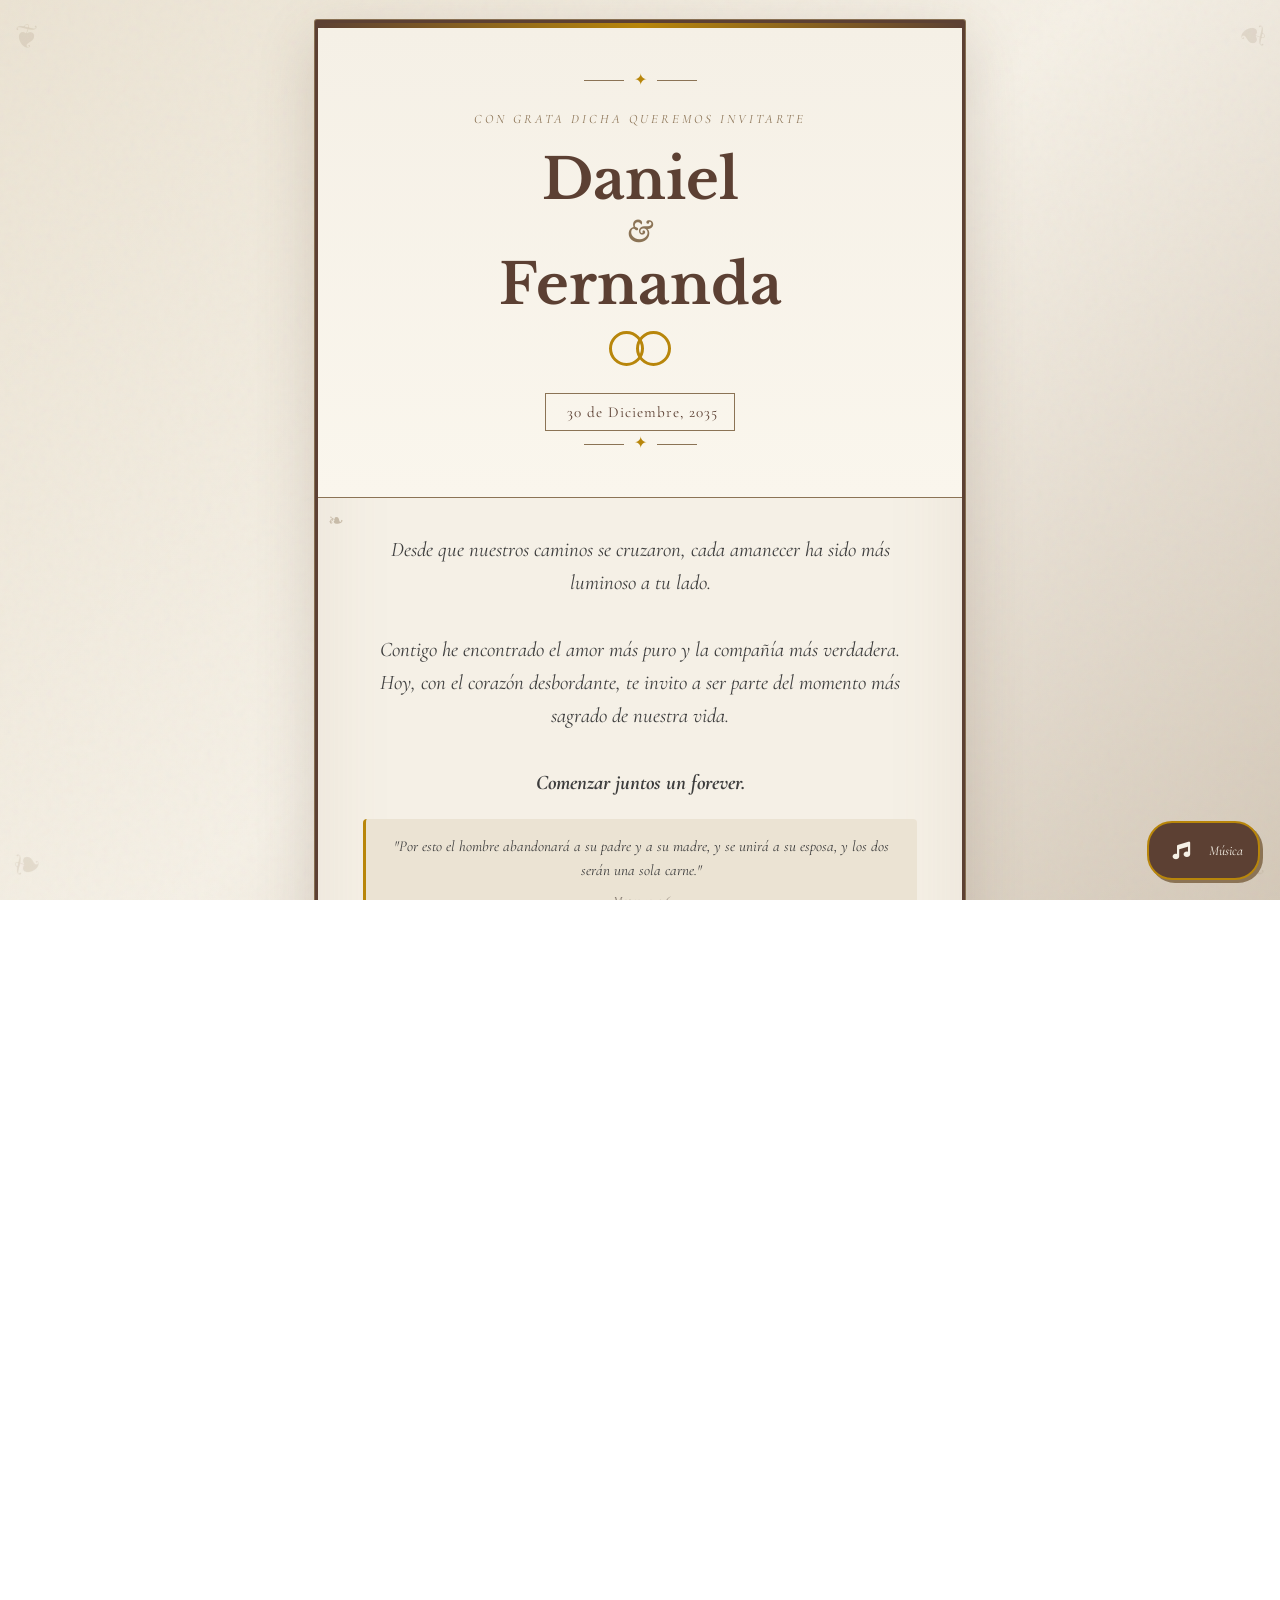
==== index.html @ 988afcc5 "Fix: eliminar CSS huérfano que aparecía como texto" ====
<!DOCTYPE html>
<!-- Boda Daniel & Fernanda - 15 Junio 2026 v6 - Con música -->
<html lang="es">
<head>
    <meta charset="UTF-8">
    <meta name="viewport" content="width=device-width, initial-scale=1.0">
    <title>Boda Daniel & Fernanda - 30 de Diciembre 2035</title>
    <link href="https://fonts.googleapis.com/css2?family=Libre+Baskerville:ital,wght@0,400;0,700;1,400&family=Cormorant+Garamond:ital,wght@0,400;0,500;1,400&display=swap" rel="stylesheet">
    <link rel="stylesheet" href="https://cdnjs.cloudflare.com/ajax/libs/font-awesome/6.4.0/css/all.min.css">
    <!-- Modular CSS -->
    <link rel="stylesheet" href="css/main.css">
</head>
<body>
</head>
<body>
    <span class="corner-decor top-left">❦</span>
    <span class="corner-decor top-right">❦</span>
    <span class="corner-decor bottom-left">❦</span>
    <span class="corner-decor bottom-right">❦</span>

    <div class="main-container">
        <!-- MAIN MENU -->
        <section class="invitation-section">
            <div class="invitation-card">
                <div class="card-header"></div>

                <div class="hero-section">
                    <div class="ornament-line">
                        <span class="ornament-icon">✦</span>
                    </div>
                    
                    <p class="invite-text">Con grata dicha queremos invitarte</p>
                    
                    <h1 class="couple-names">
                        Daniel
                        <span class="ampersand">&</span>
                        Fernanda
                    </h1>
                    
                    <!-- Decorative Rings -->
                    <div class="rings-decoration">
                        <div class="ring"></div>
                        <div class="ring"></div>
                    </div>
                    
                    <div class="wedding-date-display">
                        <i class="fas fa-rings-wedding"></i> 30 de Diciembre, 2035
                    </div>
                    
                    <div class="ornament-line">
                        <span class="ornament-icon">✦</span>
                    </div>
                </div>

                <div class="love-message">
                    <p>
                        Desde que nuestros caminos se cruzaron, 
                        cada amanecer ha sido más luminoso a tu lado.
                        <br><br>
                        Contigo he encontrado el amor más puro y la compañía más verdadera.
                        Hoy, con el corazón desbordante, te invito a ser parte 
                        del momento más sagrado de nuestra vida.
                        <br><br>
                        <strong>Comenzar juntos un forever.</strong>
                    </p>
                    
                    <div style="margin-top: 20px; padding: 15px; background: var(--vintage-paper); border-radius: 4px; font-style: italic; border-left: 3px solid var(--vintage-gold);">
                        <p style="margin-bottom: 8px; font-size: 0.95rem;">"Por esto el hombre abandonará a su padre y a su madre, y se unirá a su esposa, y los dos serán una sola carne."</p>
                        <p style="font-size: 0.8rem; color: var(--text-light);">Mateo 19:5-6</p>
                    </div>
                    
                    <div class="signature">
                        Con todo nuestro amor
                    </div>
                </div>

                <div class="details-section">
                    <h2 class="section-title">La Ceremonia</h2>
                    <div class="date-highlight">
                        <div class="date-label">Lunes</div>
                        <div class="date-main">30 de Diciembre, 2035</div>
                        <div class="time">A las 16:00 horas</div>
                    </div>
                </div>

                <div class="location-section">
                    <h2 class="section-title">Ubicación</h2>
                    <div class="location-card">
                        <div class="location-name">
                            <i class="fas fa-church"></i> Colico Norte
                        </div>
                        <div class="location-address">
                            Lugar donde será la ceremonia y la recepción
                        </div>
                    </div>
                    <a href="https://maps.app.goo.gl/NJUSuXJGaBo4QSuA7" target="_blank" class="map-button">
                        <i class="fas fa-map-marker-alt"></i> Ver ubicación
                    </a>
                </div>

                <!-- Divisor decorativo -->
                <div class="section-divider">
                    <span>❦</span>
                </div>

                <!-- Cuenta Regresiva -->
                <div class="countdown-section">
                    <h2 class="section-title" style="font-size: 1.2rem;">Faltan</h2>
                    <div class="countdown">
                        <div class="countdown-item">
                            <span class="countdown-number" id="days">0</span>
                            <span class="countdown-label">Días</span>
                        </div>
                        <div class="countdown-item">
                            <span class="countdown-number" id="hours">0</span>
                            <span class="countdown-label">Horas</span>
                        </div>
                        <div class="countdown-item">
                            <span class="countdown-number" id="minutes">0</span>
                            <span class="countdown-label">Minutos</span>
                        </div>
                        <div class="countdown-item">
                            <span class="countdown-number" id="seconds">0</span>
                            <span class="countdown-label">Segundos</span>
                        </div>
                    </div>
                </div>

                <!-- Divisor decorativo -->
                <div class="section-divider">
                    <span>❦</span>
                </div>

                <!-- Código de Vestimenta -->
                <div class="dress-code">
                    <div class="dress-code-title">
                        <i class="fas fa-tshirt"></i> Código de Vestimenta
                    </div>
                    <div class="dress-code-text">
                        Traje formal. Se solicita no usar color blanco para no opacar a la novia.
                    </div>
                </div>

                <!-- Divisor decorativo -->
                <div class="section-divider">
                    <span>❦</span>
                </div>

                <!-- Botones secundarios en modales -->
                <div class="main-menu">
                    <button class="menu-btn" onclick="openModal('modal-regalos')">
                        <i class="fas fa-gift"></i> Regalos
                    </button>
                    <button class="menu-btn" onclick="openModal('modal-cancion')">
                        <i class="fas fa-music"></i> Sugerir Canción
                    </button>
                    <button class="menu-btn" onclick="openModal('modal-confirmar')">
                        <i class="fab fa-whatsapp"></i> Confirmar Asistencia
                    </button>
                </div>
            </div>
        </section>

        <!-- MODALES -->
        
        <!-- Modal Fotos -->
        <div class="modal-overlay" id="modal-fotos">
            <div class="modal-content">
                <button class="modal-close" onclick="closeModal('modal-fotos')">&times;</button>
                <div class="modal-body">
                    <h2><i class="fas fa-camera-retro"></i> Comparte tus Recuerdos</h2>
                    <p>¡Comparte las fotos que tomes en nuestra boda!</p>
                    <button class="btn-camera" onclick="document.getElementById('photoInput').click()" style="margin-top: 15px;">
                        <i class="fas fa-camera"></i> Subir Fotos
                    </button>
                    <input type="file" id="photoInput" accept="image/*" multiple onchange="handlePhotoUpload(event)" style="display: none;">
                    <div class="photos-grid" id="photosGrid" style="margin-top: 20px; display: grid; grid-template-columns: repeat(3, 1fr); gap: 10px;">
                        <div class="photo-item empty"><i class="fas fa-images"></i></div>
                        <div class="photo-item empty"><i class="fas fa-images"></i></div>
                        <div class="photo-item empty"><i class="fas fa-images"></i></div>
                    </div>
                </div>
            </div>
        </div>

        <!-- Modal Regalos -->
        <div class="modal-overlay" id="modal-regalos">
            <div class="modal-content">
                <button class="modal-close" onclick="closeModal('modal-regalos')">&times;</button>
                <div class="modal-body">
                    <h2><i class="fas fa-gift"></i> Regalos</h2>
                    <p>Tu presencia en nuestro día es el mejor regalo. Si deseas obsequiarnos un detalle, puedes hacerlo:</p>
                    
                    <div class="gift-option" style="margin: 15px 0;">
                        <i class="fas fa-envelope-open-text"></i>
                        <span>Sobre de regalo el día de la boda</span>
                    </div>
                    
                    <p>O mediante transferencia:</p>
                    <div class="gift-info" style="margin-top: 15px; padding: 15px; background: var(--vintage-paper); border-radius: 4px;">
                        <p><strong>Nombre:</strong> Daniel Alonso Ceballos Troncoso</p>
                        <p><strong>RUT:</strong> 21.775.516-6</p>
                        <p><strong>Banco:</strong> Banco Estado</p>
                        <p><strong>Tipo:</strong> Cuenta Vista</p>
                    </div>
                </div>
            </div>
        </div>

        <!-- Modal Canción -->
        <div class="modal-overlay" id="modal-cancion">
            <div class="modal-content">
                <button class="modal-close" onclick="closeModal('modal-cancion')">&times;</button>
                <div class="modal-body">
                    <h2><i class="fas fa-music"></i> ¿Qué canción no puede faltar?</h2>
                    <p>Ayúdanos a crear la playlist perfecta para nuestra fiesta. ¡Dinos qué canción crees que no puede faltar!</p>
                    <input type="text" id="songSuggestion2" placeholder="Escribe el nombre de la canción y el artista" 
                           style="width: 100%; padding: 10px; border: 1px solid var(--vintage-sepia); border-radius: 4px; font-family: 'Cormorant Garamond', serif; font-size: 1rem; margin-top: 15px;">
                    <button onclick="sendSongSuggestion2()" style="margin-top: 10px; padding: 10px 20px; background: var(--vintage-brown); color: var(--vintage-cream); border: none; border-radius: 4px; cursor: pointer; font-family: 'Cormorant Garamond', serif;">
                        <i class="fas fa-paper-plane"></i> Enviar sugerencia
                    </button>
                </div>
            </div>
        </div>

        <!-- Modal Confirmar -->
        <div class="modal-overlay" id="modal-confirmar">
            <div class="modal-content">
                <button class="modal-close" onclick="closeModal('modal-confirmar')">&times;</button>
                <div class="modal-body">
                    <h2><i class="fab fa-whatsapp"></i> Confirmación</h2>
                    <p>Tu presencia es muy importante para nosotros.<br>Por favor, confirmarnos antes del 15 de Diciembre de 2035</p>
                    
                    <div style="display: flex; flex-direction: column; gap: 10px; margin-top: 20px;">
                        <a href="https://wa.me/56966529597?text=Hola,%20confirmo%20mi%20asistencia%20al%20gran%20día%20de%20Daniel%20y%20Fernanda" class="rsvp-btn primary" target="_blank" style="display: inline-block; text-decoration: none;">
                            <i class="fab fa-whatsapp"></i> ¡Confirmar con mucho cariño!
                        </a>
                        <a href="https://wa.me/56966529597?text=Hola,%20lamentablemente%20no%20podré%20asistir%20a%20la%20boda%20de%20Daniel%20y%20Fernanda" class="rsvp-btn" target="_blank" style="display: inline-block; text-decoration: none;">
                            <i class="fas fa-times"></i> No podré asistir
                        </a>
                    </div>
                    
                    <div style="margin-top: 20px; font-size: 0.85rem; color: var(--text-light);">
                        <i class="fab fa-whatsapp"></i> +56 9 6652 9597<br>
                        <i class="fas fa-envelope"></i> danict090@gmail.com
                    </div>
                </div>
            </div>
        </div>

        <!-- INVITATION SECTION (Hidden - keeping for reference) -->
        <!-- REMOVED FOR NEW MODAL DESIGN -->
                    </div>
                </div>

                <div class="love-message">
                    <p>
                        Desde que nuestros caminos se cruzaron, 
                        cada amanecer ha sido más luminoso a tu lado.
                        <br><br>
                        Contigo he encontrado el amor más puro y la compañía más verdadera.
                        Hoy, con el corazón desbordante, te invito a ser parte 
                        del momento más sagrado de nuestra vida.
                        <br><br>
                        <strong>Comenzar juntos un forever.</strong>
                    </p>
                    <div class="signature">
                        Con todo nuestro amor
                    </div>
                </div>

                <div class="footer">
                    <p class="footer-text">
                        "El amor es la fuerza más noble del universo.<br>
                        Dos almas que se encuentran no es casualidad, es destino."
                    </p>
                    <div class="hashtag">#DanielYFernanda2035</div>
                </div>
            </div>
        </section>
        
        <!-- Music Player -->
        <div class="music-player" id="musicPlayer" onclick="toggleMusic()">
            <button class="music-btn" id="musicBtn">
                <i class="fas fa-music" id="musicIcon"></i>
            </button>
            <span class="music-label" id="musicLabel">Música</span>
        </div>
        
        <!-- Audio Element - REPLACE THE SRC WITH YOUR MUSIC URL -->
        <!-- Example: src="YOUR_MUSIC_FILE.mp3" -->
        <audio id="backgroundMusic" preload="auto">
            <source src="media/musica-boda.mp3" type="audio/mpeg">
        </audio>

        <!-- PHOTOS SECTION -->
        <section class="photos-section">
            <div class="photos-header">
                <h2 class="photos-title">
                    <i class="fas fa-camera-retro"></i> Comparte tus Recuerdos
                </h2>
                <button class="btn-camera" id="uploadBtn" onclick="document.getElementById('photoInput').click()">
                    <i class="fas fa-camera"></i> Subir Fotos
                </button>
                <input type="file" id="photoInput" accept="image/*" multiple onchange="handlePhotoUpload(event)">
            </div>
            
            <div class="photos-grid" id="photosGrid">
                <div class="photo-item empty">
                    <i class="fas fa-images"></i>
                </div>
                <div class="photo-item empty">
                    <i class="fas fa-images"></i>
                </div>
                <div class="photo-item empty">
                    <i class="fas fa-images"></i>
                </div>
            </div>
            
            <p class="empty-message" id="emptyMessage">
                ¡Comparte las fotos que tomes en nuestra boda! 📸<br>
                Haz clic en "Subir Fotos" para comenzar.
            </p>
        </section>
    </div>

    <!-- Loading Overlay -->
    <div class="loading-overlay" id="loadingOverlay">
        <div class="spinner"></div>
        <p class="loading-text">Subiendo foto...</p>
    </div>

    <!-- Toast -->
    <div class="toast" id="toast"></div>

    <!-- Photo Modal -->
    <div class="photo-modal" id="photoModal" onclick="closePhotoModal()">
        <button class="close-photo-modal" onclick="event.stopPropagation(); closePhotoModal()">
            <i class="fas fa-times"></i>
        </button>
        <img id="modalImage" src="" alt="Foto ampliada">
    </div>

    <script>
        // ====== MUSIC PLAYER ======
        let isMusicPlaying = false;
        const music = document.getElementById('backgroundMusic');
        const musicPlayer = document.getElementById('musicPlayer');
        const musicIcon = document.getElementById('musicIcon');
        
        // Set volume
        if (music) {
            music.volume = 0.4;
            
            // Add error handling
            music.addEventListener('error', function(e) {
                console.log('Music load error:', music.error);
                showToast('Error al cargar música', 'error');
            });
            
            // Add canplay event
            music.addEventListener('canplay', function() {
                console.log('Music can play now');
            });
        }
        
        function toggleMusic() {
            if (!music) {
                showToast('Error: reproductor no encontrado', 'error');
                return;
            }
            
            if (isMusicPlaying) {
                music.pause();
                musicIcon.className = 'fas fa-music';
                musicPlayer.classList.remove('playing');
                isMusicPlaying = false;
            } else {
                const playPromise = music.play();
                if (playPromise !== undefined) {
                    playPromise.then(() => {
                        musicIcon.className = 'fas fa-pause';
                        musicPlayer.classList.add('playing');
                        isMusicPlaying = true;
                    }).catch(error => {
                        console.log('Error playing music:', error);
                        showToast('Toca para reproducir música', 'info');
                    });
                }
            }
        }
        
        // Handle music ending (for looping)
        if (music) {
            music.addEventListener('ended', function() {
                music.play();
            });
        }

        // ====== PHOTOS - Using Local Storage ======
        // To enable cloud storage, add Supabase library and configure
        
        // Photo handling
        let photos = [];
        let isUploading = false;

        // Send song suggestion via WhatsApp
        function sendSongSuggestion() {
            const song = document.getElementById('songSuggestion').value.trim();
            if (!song) {
                showToast('Por favor, escribe una canción', 'error');
                return;
            }
            const message = encodeURIComponent('Sugerencia de canción para la boda: ' + song);
            window.open('https://wa.me/56966529597?text=' + message, '_blank');
        }

        // Send song suggestion from modal
        function sendSongSuggestion2() {
            const song = document.getElementById('songSuggestion2').value.trim();
            if (!song) {
                showToast('Por favor, escribe una canción', 'error');
                return;
            }
            const message = encodeURIComponent('Sugerencia de canción para la boda: ' + song);
            window.open('https://wa.me/56966529597?text=' + message, '_blank');
            document.getElementById('songSuggestion2').value = '';
            showToast('¡Gracias por tu sugerencia!', 'success');
        }

        // Modal functions
        function openModal(modalId) {
            document.getElementById(modalId).classList.add('active');
            document.body.style.overflow = 'hidden';
        }

        function closeModal(modalId) {
            document.getElementById(modalId).classList.remove('active');
            document.body.style.overflow = '';
        }

        // Close modal when clicking outside
        document.querySelectorAll('.modal-overlay').forEach(modal => {
            modal.addEventListener('click', function(e) {
                if (e.target === this) {
                    this.classList.remove('active');
                    document.body.style.overflow = '';
                }
            });
        });

        // Close modal with Escape key
        document.addEventListener('keydown', function(e) {
            if (e.key === 'Escape') {
                document.querySelectorAll('.modal-overlay.active').forEach(modal => {
                    modal.classList.remove('active');
                    document.body.style.overflow = '';
                });
            }
        });

        // Countdown Timer
        const weddingDate = new Date('December 30, 2035 16:00:00').getTime();
        
        function updateCountdown() {
            const now = new Date().getTime();
            const distance = weddingDate - now;
            
            if (distance < 0) {
                document.querySelector('.countdown').innerHTML = '<p style="font-family: Cormorant Garamond, serif; font-size: 1.2rem; color: var(--vintage-brown);">¡Es el día de la boda!</p>';
                return;
            }
            
            const days = Math.floor(distance / (1000 * 60 * 60 * 24));
            const hours = Math.floor((distance % (1000 * 60 * 60 * 24)) / (1000 * 60 * 60));
            const minutes = Math.floor((distance % (1000 * 60 * 60)) / (1000 * 60));
            const seconds = Math.floor((distance % (1000 * 60)) / 1000);
            
            document.getElementById('days').textContent = days;
            document.getElementById('hours').textContent = hours;
            document.getElementById('minutes').textContent = minutes;
            document.getElementById('seconds').textContent = seconds;
        }
        
        setInterval(updateCountdown, 1000);
        updateCountdown();

        // Show toast notification
        function showToast(message, type = 'info') {
            const toast = document.getElementById('toast');
            toast.textContent = message;
            toast.className = 'toast ' + type;
            
            setTimeout(() => toast.classList.add('show'), 10);
            setTimeout(() => toast.classList.remove('show'), 3000);
        }

        // Show/hide loading
        function showLoading(message = 'Subiendo foto...') {
            const overlay = document.getElementById('loadingOverlay');
            overlay.querySelector('.loading-text').textContent = message;
            overlay.classList.add('active');
        }

        function hideLoading() {
            document.getElementById('loadingOverlay').classList.remove('active');
        }

        // Load photos from localStorage
        async function loadPhotos() {
            try {
                const saved = localStorage.getItem('bodaPhotos');
                if (saved) {
                    photos = JSON.parse(saved);
                }
            } catch (err) {
                console.log('Error:', err);
                const saved = localStorage.getItem('bodaPhotos');
                if (saved) photos = JSON.parse(saved);
            }
            
            renderPhotos();
        }

        // Save to localStorage as backup
        function savePhotosLocal() {
            localStorage.setItem('bodaPhotos', JSON.stringify(photos));
        }

        // Handle photo upload - local storage only
        async function handlePhotoUpload(event) {
            if (isUploading) return;
            
            const files = event.target.files;
            if (!files || files.length === 0) return;

            isUploading = true;
            document.getElementById('uploadBtn').disabled = true;

            try {
                for (const file of Array.from(files)) {
                    if (file.type.startsWith('image/')) {
                        const reader = new FileReader();
                        
                        await new Promise((resolve, reject) => {
                            reader.onload = (e) => {
                                photos.unshift({
                                    id: Date.now() + Math.random(),
                                    image: e.target.result,
                                    time: new Date().toLocaleDateString('es-CL')
                                });
                                localStorage.setItem('bodaPhotos', JSON.stringify(photos));
                                resolve();
                            };
                            reader.onerror = reject;
                            reader.readAsDataURL(file);
                        });
                    }
                }
                showToast('¡Foto guardada!', 'success');
                renderPhotos();
            } catch (err) {
                console.error('Error:', err);
                showToast('Error al procesar la foto', 'error');
            } finally {
                isUploading = false;
                document.getElementById('uploadBtn').disabled = false;
                event.target.value = '';
            }
        }

        // Render photos
        function renderPhotos() {
            const grid = document.getElementById('photosGrid');
            const emptyMsg = document.getElementById('emptyMessage');
            
            if (photos.length === 0) {
                grid.innerHTML = `
                    <div class="photo-item empty"><i class="fas fa-images"></i></div>
                    <div class="photo-item empty"><i class="fas fa-images"></i></div>
                    <div class="photo-item empty"><i class="fas fa-images"></i></div>
                `;
                emptyMsg.style.display = 'block';
                return;
            }
            
            emptyMsg.style.display = 'none';
            grid.innerHTML = '';
            
            photos.forEach(photo => {
                const item = document.createElement('div');
                item.className = 'photo-item';
                item.innerHTML = `<img src="${photo.image}" alt="Recuerdo" onerror="this.src='data:image/svg+xml,%3Csvg xmlns=%22http://www.w3.org/2000/svg%22 viewBox=%220 0 100 100%22%3E%3Crect fill=%22%23ebe3d3%22 width=%22100%22 height=%22100%22/%3E%3Ctext x=%2250%22 y=%2250%22 text-anchor=%22middle%22 dy=%22.3em%22 fill=%22%238b7355%22%3E📷%3C/text%3E%3C/svg%3E'">`;
                item.onclick = () => viewPhoto(photo.image);
                grid.appendChild(item);
            });
        }

        // View photo full screen
        function viewPhoto(imageSrc) {
            const modal = document.getElementById('photoModal');
            const img = document.getElementById('modalImage');
            img.src = imageSrc;
            modal.classList.add('active');
            document.body.style.overflow = 'hidden';
        }

        // Close photo modal
        function closePhotoModal() {
            const modal = document.getElementById('photoModal');
            modal.classList.remove('active');
            document.body.style.overflow = '';
        }

        // Close on escape
        document.addEventListener('keydown', (e) => {
            if (e.key === 'Escape') {
                closePhotoModal();
            }
        });

        // Initialize
        document.addEventListener('DOMContentLoaded', async () => {
            await loadPhotos();
        });

        // Make functions globally accessible for HTML events
        window.handlePhotoUpload = handlePhotoUpload;
        window.viewPhoto = viewPhoto;
        window.closePhotoModal = closePhotoModal;
    </script>
</body>
</html>
---- css/main.css ----
/* Main CSS - Wedding Invitation */
/* This file imports all modular CSS files */

/* 1. Variables and Theme */
@import url('variables.css');

/* 2. Base Styles */
@import url('base.css');

/* 3. Components */
@import url('components.css');

/* 4. Layout */
@import url('layout.css');

/* 5. Animations */
@import url('animations.css');

/* 6. Responsive */
@import url('responsive.css');

/* Modal Styles (inline for now) */
.modal-overlay {
    display: none;
    position: fixed;
    top: 0;
    left: 0;
    width: 100%;
    height: 100%;
    background: rgba(0, 0, 0, 0.7);
    z-index: 1000;
    justify-content: center;
    align-items: center;
    padding: 20px;
}

.modal-overlay.active {
    display: flex;
}

.modal-content {
    background: var(--vintage-cream);
    border-radius: 8px;
    max-width: 500px;
    width: 100%;
    max-height: 85vh;
    overflow-y: auto;
    position: relative;
    box-shadow: 0 10px 40px rgba(0, 0, 0, 0.3);
}

.modal-close {
    position: absolute;
    top: 15px;
    right: 15px;
    background: none;
    border: none;
    font-size: 1.5rem;
    color: var(--vintage-brown);
    cursor: pointer;
    z-index: 10;
    padding: 5px 10px;
}

.modal-close:hover {
    color: var(--vintage-red);
}

.modal-body {
    padding: 30px 25px;
    text-align: center;
}

.modal-body h2 {
    font-family: 'Libre Baskerville', serif;
    color: var(--vintage-brown);
    font-size: 1.5rem;
    margin-bottom: 15px;
}

.modal-body p {
    font-family: 'Cormorant Garamond', serif;
    font-size: 1.1rem;
    color: var(--text-dark);
    line-height: 1.6;
    margin-bottom: 15px;
}

/* Main Menu Buttons */
.main-menu {
    display: flex;
    flex-direction: column;
    gap: 12px;
    padding: 20px;
    max-width: 320px;
    margin: 0 auto;
}

.menu-btn {
    display: flex;
    align-items: center;
    justify-content: center;
    gap: 10px;
    padding: 15px 20px;
    background: var(--vintage-brown);
    color: var(--vintage-cream);
    border: 2px solid var(--vintage-sepia);
    border-radius: 6px;
    font-family: 'Cormorant Garamond', serif;
    font-size: 1.1rem;
    cursor: pointer;
    transition: all 0.3s ease;
    box-shadow: 3px 3px 0 rgba(92, 64, 51, 0.3);
    animation: fadeIn 0.5s ease both;
}

.menu-btn:nth-child(1) { animation-delay: 1.7s; }
.menu-btn:nth-child(2) { animation-delay: 1.8s; }
.menu-btn:nth-child(3) { animation-delay: 1.9s; }

.menu-btn:hover {
    background: var(--vintage-sepia);
    transform: translateY(-2px);
    box-shadow: 4px 4px 0 rgba(92, 64, 51, 0.4);
}

.menu-btn:active {
    transform: translateY(0);
    box-shadow: 2px 2px 0 rgba(92, 64, 51, 0.3);
}

.menu-btn i {
    font-size: 1.2rem;
}

/* Music Player */
.music-player {
    position: fixed;
    bottom: 20px;
    right: 20px;
    display: flex;
    align-items: center;
    gap: 10px;
    z-index: 1000;
    background: var(--vintage-brown);
    padding: 10px 15px;
    border-radius: 25px;
    box-shadow: 3px 3px 0 var(--vintage-sepia);
    border: 2px solid var(--vintage-gold);
    cursor: pointer;
    transition: all 0.3s ease;
}

.music-player:hover {
    transform: scale(1.05);
}

.music-player.playing {
    background: var(--vintage-gold);
}

.music-player.playing .music-btn {
    color: var(--vintage-brown);
}

.music-player.playing .music-label {
    color: var(--vintage-brown);
}

.music-btn {
    width: 35px;
    height: 35px;
    border: none;
    border-radius: 50%;
    background: transparent;
    color: var(--vintage-cream);
    font-size: 1.1rem;
    cursor: pointer;
    display: flex;
    align-items: center;
    justify-content: center;
    transition: all 0.3s ease;
}

.music-btn:hover {
    transform: scale(1.1);
}

.music-label {
    font-family: 'Cormorant Garamond', serif;
    font-size: 0.85rem;
    color: var(--vintage-cream);
    font-style: italic;
}

.music-player.playing .music-btn i {
    animation: musicPulse 2s ease-in-out infinite;
}
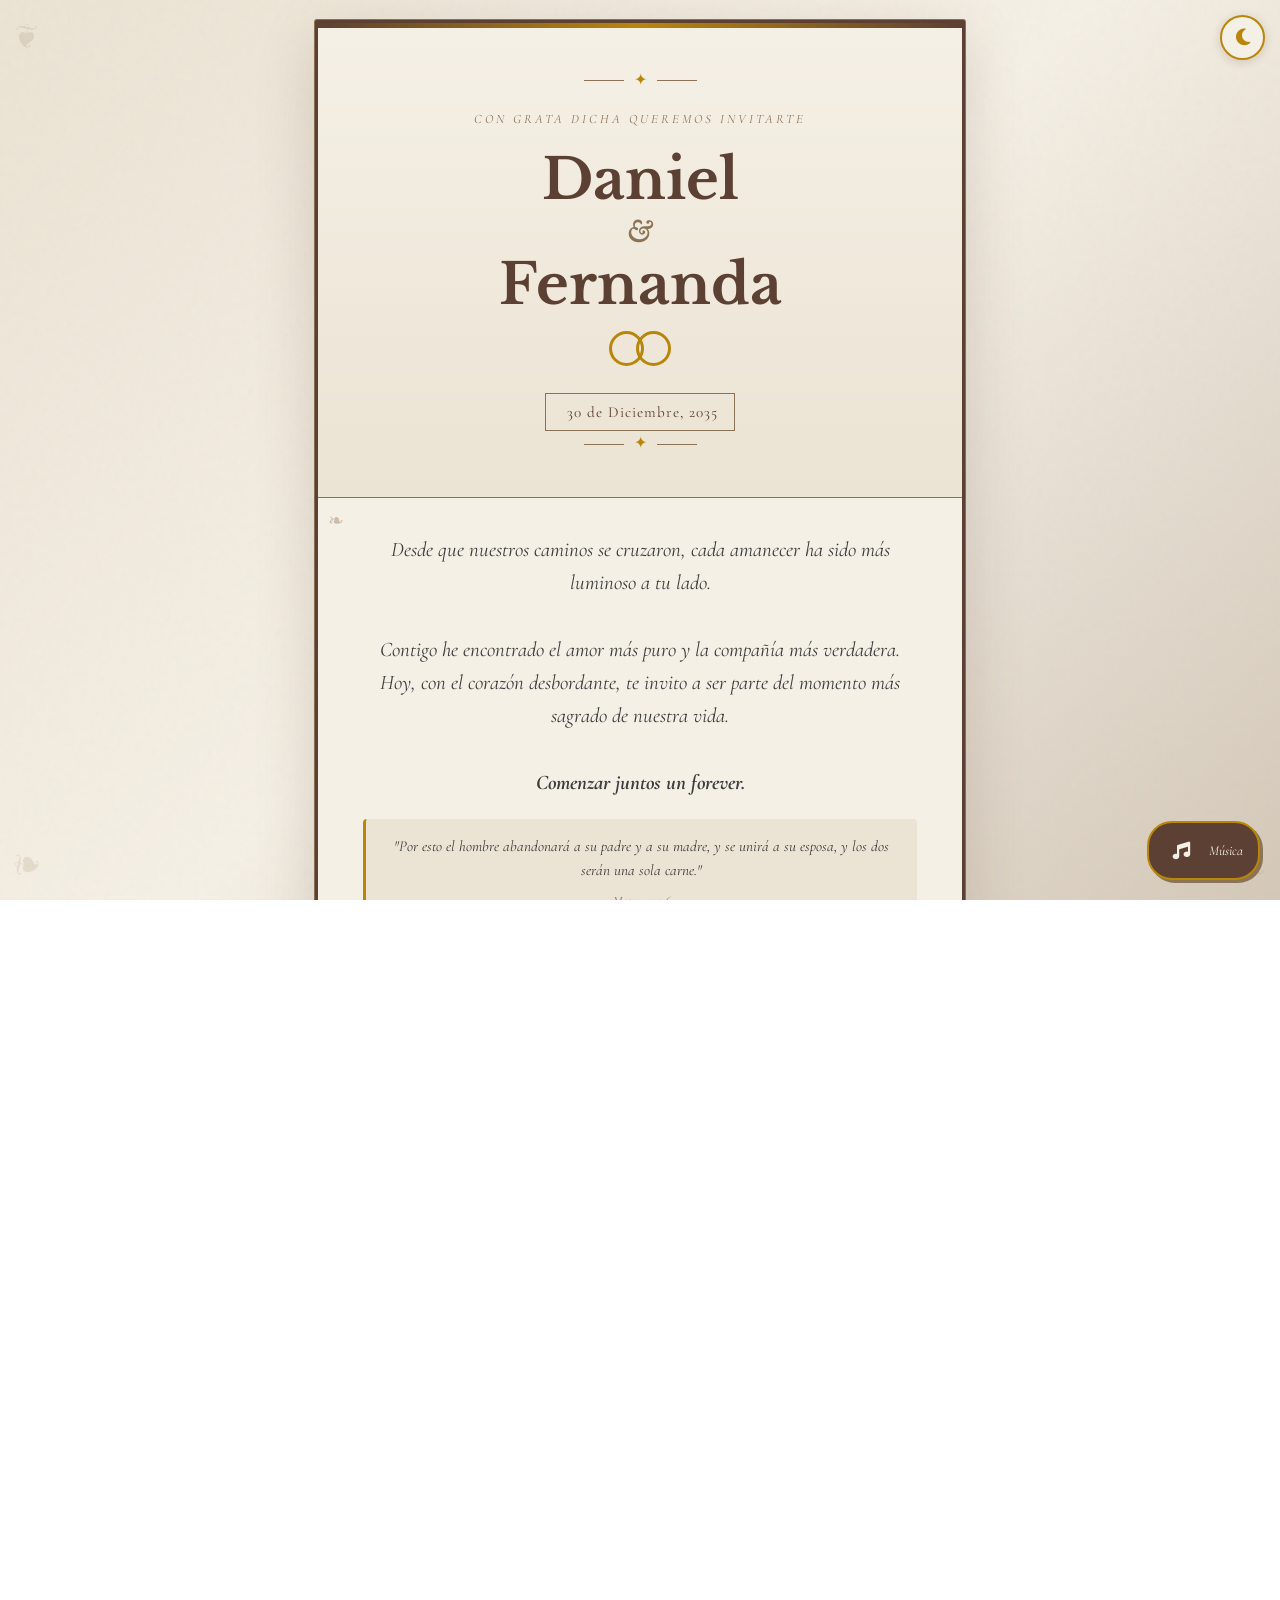
==== commit 93ec5ad6: "Corregir botones RSVP centrados" ====
--- a/index.html
+++ b/index.html
@@ -11,8 +11,12 @@
     <link rel="stylesheet" href="css/main.css">
 </head>
 <body>
-</head>
-<body>
+    <!-- Theme Toggle -->
+    <button class="theme-toggle" onclick="toggleTheme()" aria-label="Cambiar modo">
+        <i class="fas fa-moon"></i>
+        <i class="fas fa-sun"></i>
+    </button>
+
     <span class="corner-decor top-left">❦</span>
     <span class="corner-decor top-right">❦</span>
     <span class="corner-decor bottom-left">❦</span>
@@ -64,9 +68,9 @@
                         <strong>Comenzar juntos un forever.</strong>
                     </p>
                     
-                    <div style="margin-top: 20px; padding: 15px; background: var(--vintage-paper); border-radius: 4px; font-style: italic; border-left: 3px solid var(--vintage-gold);">
+                    <div style="margin-top: 20px; padding: 15px; background: var(--bg-section); border-radius: 4px; font-style: italic; border-left: 3px solid var(--vintage-gold);">
                         <p style="margin-bottom: 8px; font-size: 0.95rem;">"Por esto el hombre abandonará a su padre y a su madre, y se unirá a su esposa, y los dos serán una sola carne."</p>
-                        <p style="font-size: 0.8rem; color: var(--text-light);">Mateo 19:5-6</p>
+                        <p style="font-size: 0.8rem; color: var(--text-secondary);">Mateo 19:5-6</p>
                     </div>
                     
                     <div class="signature">
@@ -197,7 +201,7 @@
                     </div>
                     
                     <p>O mediante transferencia:</p>
-                    <div class="gift-info" style="margin-top: 15px; padding: 15px; background: var(--vintage-paper); border-radius: 4px;">
+                    <div class="gift-info" style="margin-top: 15px; padding: 15px; background: var(--bg-section); border-radius: 4px;">
                         <p><strong>Nombre:</strong> Daniel Alonso Ceballos Troncoso</p>
                         <p><strong>RUT:</strong> 21.775.516-6</p>
                         <p><strong>Banco:</strong> Banco Estado</p>
@@ -215,7 +219,7 @@
                     <h2><i class="fas fa-music"></i> ¿Qué canción no puede faltar?</h2>
                     <p>Ayúdanos a crear la playlist perfecta para nuestra fiesta. ¡Dinos qué canción crees que no puede faltar!</p>
                     <input type="text" id="songSuggestion2" placeholder="Escribe el nombre de la canción y el artista" 
-                           style="width: 100%; padding: 10px; border: 1px solid var(--vintage-sepia); border-radius: 4px; font-family: 'Cormorant Garamond', serif; font-size: 1rem; margin-top: 15px;">
+                           style="width: 100%; padding: 10px; border: 1px solid var(--vintage-sepia); border-radius: 4px; font-family: 'Cormorant Garamond', serif; font-size: 1rem; margin-top: 15px; background: var(--input-bg); color: var(--text-primary);">
                     <button onclick="sendSongSuggestion2()" style="margin-top: 10px; padding: 10px 20px; background: var(--vintage-brown); color: var(--vintage-cream); border: none; border-radius: 4px; cursor: pointer; font-family: 'Cormorant Garamond', serif;">
                         <i class="fas fa-paper-plane"></i> Enviar sugerencia
                     </button>
@@ -231,7 +235,7 @@
                     <h2><i class="fab fa-whatsapp"></i> Confirmación</h2>
                     <p>Tu presencia es muy importante para nosotros.<br>Por favor, confirmarnos antes del 15 de Diciembre de 2035</p>
                     
-                    <div style="display: flex; flex-direction: column; gap: 10px; margin-top: 20px;">
+                    <div style="display: flex; flex-direction: column; gap: 10px; margin-top: 20px; align-items: center;">
                         <a href="https://wa.me/56966529597?text=Hola,%20confirmo%20mi%20asistencia%20al%20gran%20día%20de%20Daniel%20y%20Fernanda" class="rsvp-btn primary" target="_blank" style="display: inline-block; text-decoration: none;">
                             <i class="fab fa-whatsapp"></i> ¡Confirmar con mucho cariño!
                         </a>
@@ -240,7 +244,7 @@
                         </a>
                     </div>
                     
-                    <div style="margin-top: 20px; font-size: 0.85rem; color: var(--text-light);">
+                    <div style="margin-top: 20px; font-size: 0.85rem; color: var(--text-secondary);">
                         <i class="fab fa-whatsapp"></i> +56 9 6652 9597<br>
                         <i class="fas fa-envelope"></i> danict090@gmail.com
                     </div>
@@ -342,6 +346,29 @@
     </div>
 
     <script>
+        // ====== THEME TOGGLE ======
+        function toggleTheme() {
+            const html = document.documentElement;
+            const currentTheme = html.getAttribute('data-theme');
+            const newTheme = currentTheme === 'dark' ? 'light' : 'dark';
+            
+            if (newTheme === 'dark') {
+                html.setAttribute('data-theme', 'dark');
+                localStorage.setItem('boda-theme', 'dark');
+            } else {
+                html.removeAttribute('data-theme');
+                localStorage.setItem('boda-theme', 'light');
+            }
+        }
+
+        // Load saved theme
+        (function() {
+            const savedTheme = localStorage.getItem('boda-theme');
+            if (savedTheme === 'dark') {
+                document.documentElement.setAttribute('data-theme', 'dark');
+            }
+        })();
+
         // ====== MUSIC PLAYER ======
         let isMusicPlaying = false;
         const music = document.getElementById('backgroundMusic');
--- a/css/main.css
+++ b/css/main.css
@@ -27,11 +27,12 @@
     left: 0;
     width: 100%;
     height: 100%;
-    background: rgba(0, 0, 0, 0.7);
+    background: var(--overlay-bg);
     z-index: 1000;
     justify-content: center;
     align-items: center;
     padding: 20px;
+    transition: background var(--transition-speed) ease;
 }
 
 .modal-overlay.active {
@@ -39,14 +40,15 @@
 }
 
 .modal-content {
-    background: var(--vintage-cream);
+    background: var(--bg-card);
     border-radius: 8px;
     max-width: 500px;
     width: 100%;
     max-height: 85vh;
     overflow-y: auto;
     position: relative;
-    box-shadow: 0 10px 40px rgba(0, 0, 0, 0.3);
+    box-shadow: 0 10px 40px var(--card-shadow);
+    transition: background var(--transition-speed) ease;
 }
 
 .modal-close {
@@ -60,6 +62,7 @@
     cursor: pointer;
     z-index: 10;
     padding: 5px 10px;
+    transition: color var(--transition-speed) ease;
 }
 
 .modal-close:hover {
@@ -81,7 +84,7 @@
 .modal-body p {
     font-family: 'Cormorant Garamond', serif;
     font-size: 1.1rem;
-    color: var(--text-dark);
+    color: var(--text-primary);
     line-height: 1.6;
     margin-bottom: 15px;
 }
@@ -109,8 +112,8 @@
     font-family: 'Cormorant Garamond', serif;
     font-size: 1.1rem;
     cursor: pointer;
-    transition: all 0.3s ease;
-    box-shadow: 3px 3px 0 rgba(92, 64, 51, 0.3);
+    transition: all var(--transition-speed) ease;
+    box-shadow: 3px 3px 0 var(--card-shadow);
     animation: fadeIn 0.5s ease both;
 }
 
@@ -121,12 +124,12 @@
 .menu-btn:hover {
     background: var(--vintage-sepia);
     transform: translateY(-2px);
-    box-shadow: 4px 4px 0 rgba(92, 64, 51, 0.4);
+    box-shadow: 4px 4px 0 var(--card-shadow);
 }
 
 .menu-btn:active {
     transform: translateY(0);
-    box-shadow: 2px 2px 0 rgba(92, 64, 51, 0.3);
+    box-shadow: 2px 2px 0 var(--card-shadow);
 }
 
 .menu-btn i {
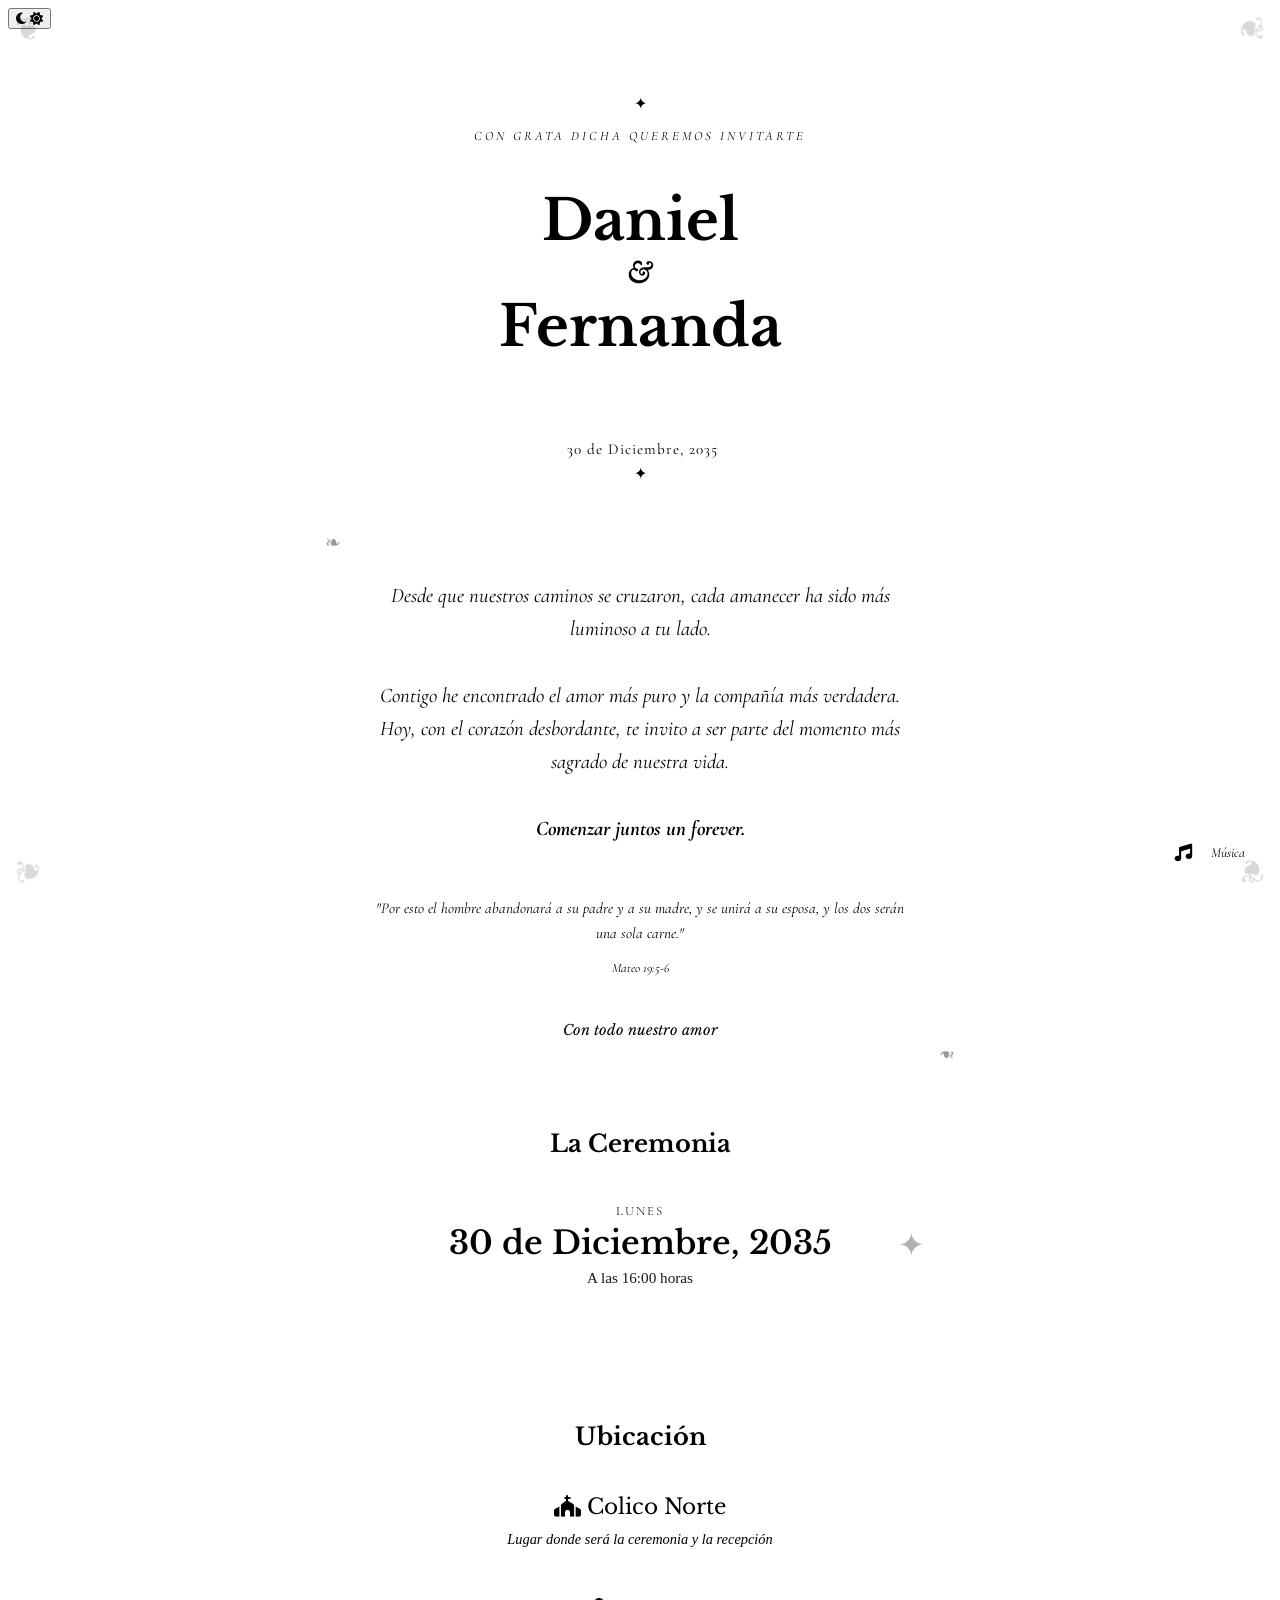
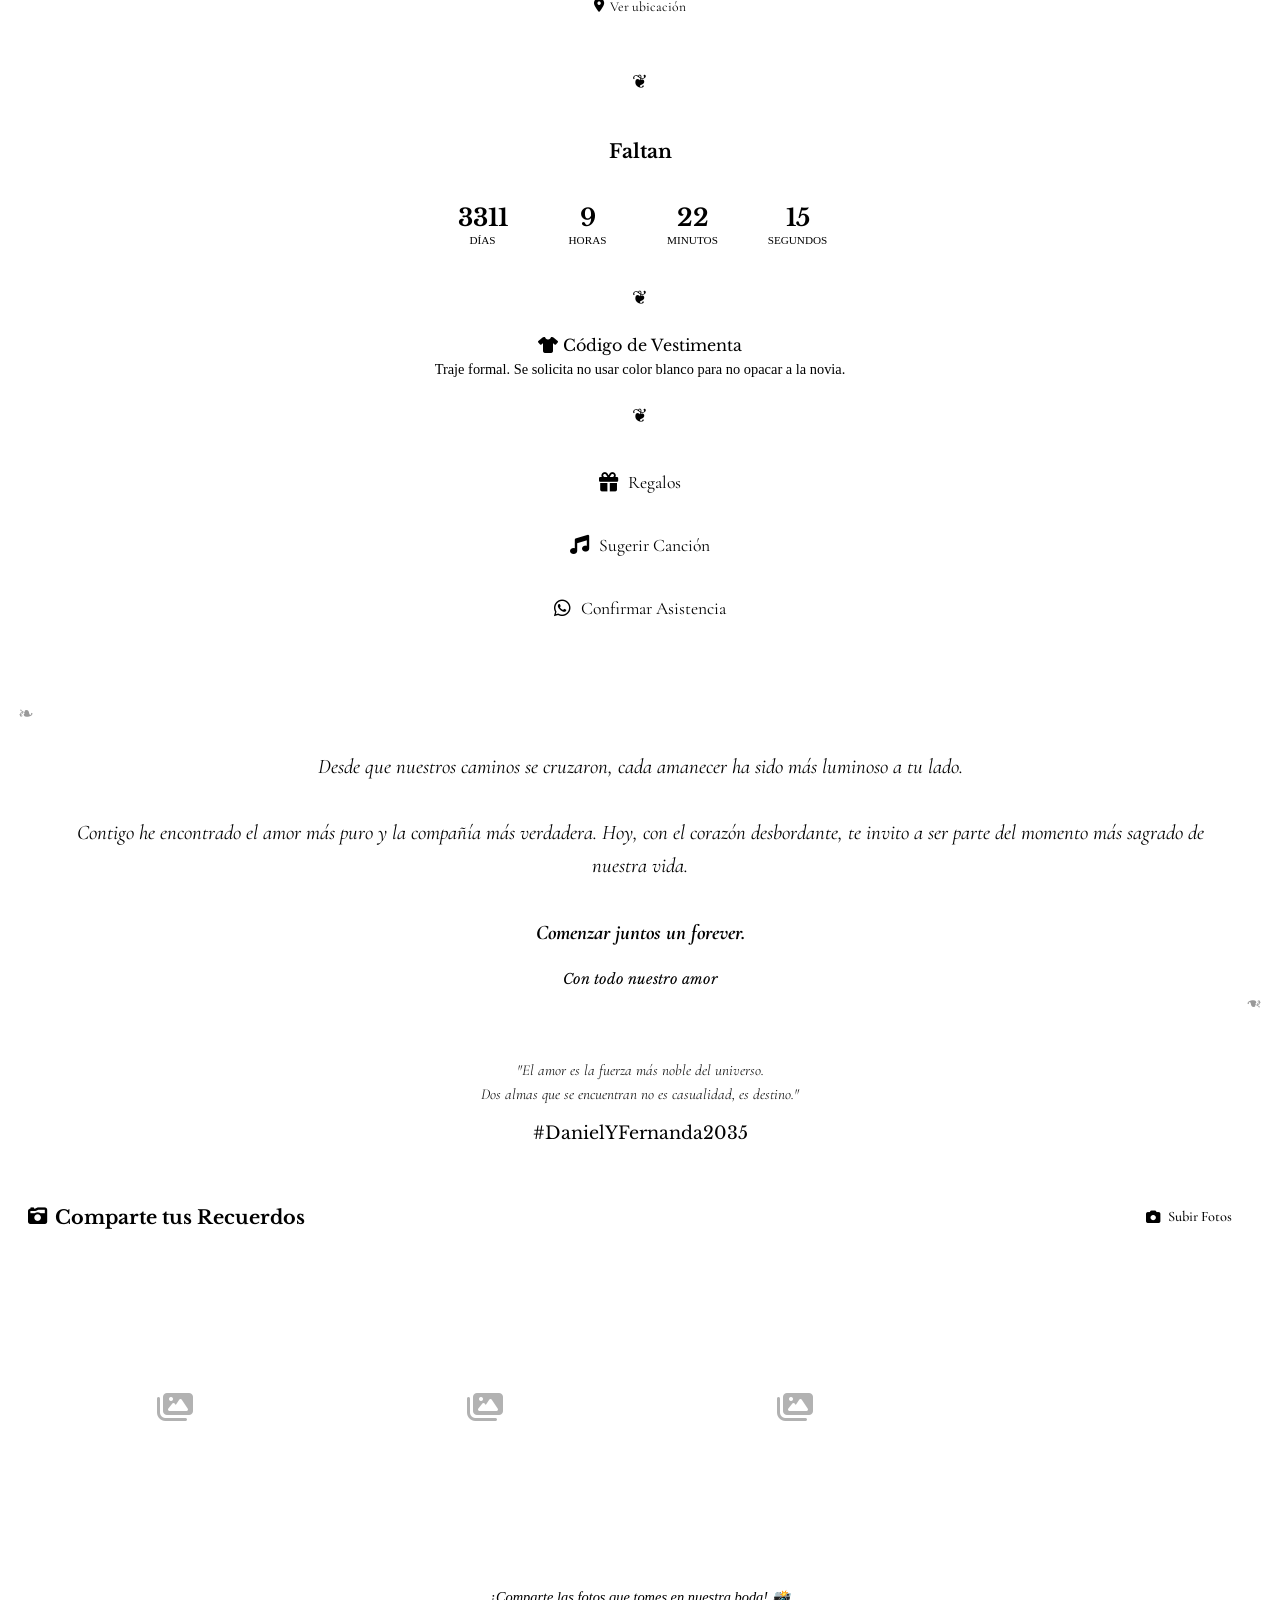
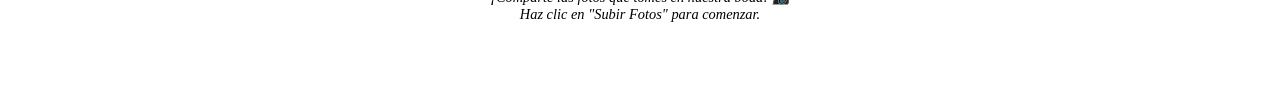
==== commit 387a94b4: "Reorganizar estructura por funciones: theme/, components/, features/, assets/" ====
--- a/index.html
+++ b/index.html
@@ -8,7 +8,7 @@
     <link href="https://fonts.googleapis.com/css2?family=Libre+Baskerville:ital,wght@0,400;0,700;1,400&family=Cormorant+Garamond:ital,wght@0,400;0,500;1,400&display=swap" rel="stylesheet">
     <link rel="stylesheet" href="https://cdnjs.cloudflare.com/ajax/libs/font-awesome/6.4.0/css/all.min.css">
     <!-- Modular CSS -->
-    <link rel="stylesheet" href="css/main.css">
+    <link rel="stylesheet" href="components/main.css">
 </head>
 <body>
     <!-- Theme Toggle -->
@@ -294,7 +294,7 @@
         <!-- Audio Element - REPLACE THE SRC WITH YOUR MUSIC URL -->
         <!-- Example: src="YOUR_MUSIC_FILE.mp3" -->
         <audio id="backgroundMusic" preload="auto">
-            <source src="media/musica-boda.mp3" type="audio/mpeg">
+            <source src="assets/media/musica-boda.mp3" type="audio/mpeg">
         </audio>
 
         <!-- PHOTOS SECTION -->
--- a/components/main.css
+++ b/components/main.css
@@ -0,0 +1,201 @@
+/* Main CSS - Wedding Invitation */
+/* This file imports all modular CSS files */
+
+/* 1. Variables and Theme */
+@import url('variables.css');
+
+/* 2. Base Styles */
+@import url('base.css');
+
+/* 3. Components */
+@import url('components.css');
+
+/* 4. Layout */
+@import url('layout.css');
+
+/* 5. Animations */
+@import url('animations.css');
+
+/* 6. Responsive */
+@import url('responsive.css');
+
+/* Modal Styles (inline for now) */
+.modal-overlay {
+    display: none;
+    position: fixed;
+    top: 0;
+    left: 0;
+    width: 100%;
+    height: 100%;
+    background: var(--overlay-bg);
+    z-index: 1000;
+    justify-content: center;
+    align-items: center;
+    padding: 20px;
+    transition: background var(--transition-speed) ease;
+}
+
+.modal-overlay.active {
+    display: flex;
+}
+
+.modal-content {
+    background: var(--bg-card);
+    border-radius: 8px;
+    max-width: 500px;
+    width: 100%;
+    max-height: 85vh;
+    overflow-y: auto;
+    position: relative;
+    box-shadow: 0 10px 40px var(--card-shadow);
+    transition: background var(--transition-speed) ease;
+}
+
+.modal-close {
+    position: absolute;
+    top: 15px;
+    right: 15px;
+    background: none;
+    border: none;
+    font-size: 1.5rem;
+    color: var(--vintage-brown);
+    cursor: pointer;
+    z-index: 10;
+    padding: 5px 10px;
+    transition: color var(--transition-speed) ease;
+}
+
+.modal-close:hover {
+    color: var(--vintage-red);
+}
+
+.modal-body {
+    padding: 30px 25px;
+    text-align: center;
+}
+
+.modal-body h2 {
+    font-family: 'Libre Baskerville', serif;
+    color: var(--vintage-brown);
+    font-size: 1.5rem;
+    margin-bottom: 15px;
+}
+
+.modal-body p {
+    font-family: 'Cormorant Garamond', serif;
+    font-size: 1.1rem;
+    color: var(--text-primary);
+    line-height: 1.6;
+    margin-bottom: 15px;
+}
+
+/* Main Menu Buttons */
+.main-menu {
+    display: flex;
+    flex-direction: column;
+    gap: 12px;
+    padding: 20px;
+    max-width: 320px;
+    margin: 0 auto;
+}
+
+.menu-btn {
+    display: flex;
+    align-items: center;
+    justify-content: center;
+    gap: 10px;
+    padding: 15px 20px;
+    background: var(--vintage-brown);
+    color: var(--vintage-cream);
+    border: 2px solid var(--vintage-sepia);
+    border-radius: 6px;
+    font-family: 'Cormorant Garamond', serif;
+    font-size: 1.1rem;
+    cursor: pointer;
+    transition: all var(--transition-speed) ease;
+    box-shadow: 3px 3px 0 var(--card-shadow);
+    animation: fadeIn 0.5s ease both;
+}
+
+.menu-btn:nth-child(1) { animation-delay: 1.7s; }
+.menu-btn:nth-child(2) { animation-delay: 1.8s; }
+.menu-btn:nth-child(3) { animation-delay: 1.9s; }
+
+.menu-btn:hover {
+    background: var(--vintage-sepia);
+    transform: translateY(-2px);
+    box-shadow: 4px 4px 0 var(--card-shadow);
+}
+
+.menu-btn:active {
+    transform: translateY(0);
+    box-shadow: 2px 2px 0 var(--card-shadow);
+}
+
+.menu-btn i {
+    font-size: 1.2rem;
+}
+
+/* Music Player */
+.music-player {
+    position: fixed;
+    bottom: 20px;
+    right: 20px;
+    display: flex;
+    align-items: center;
+    gap: 10px;
+    z-index: 1000;
+    background: var(--vintage-brown);
+    padding: 10px 15px;
+    border-radius: 25px;
+    box-shadow: 3px 3px 0 var(--vintage-sepia);
+    border: 2px solid var(--vintage-gold);
+    cursor: pointer;
+    transition: all var(--transition-speed) ease;
+}
+
+.music-player:hover {
+    transform: scale(1.05);
+}
+
+.music-player.playing {
+    background: var(--vintage-gold);
+}
+
+.music-player.playing .music-btn {
+    color: var(--vintage-brown);
+}
+
+.music-player.playing .music-label {
+    color: var(--vintage-brown);
+}
+
+.music-btn {
+    width: 35px;
+    height: 35px;
+    border: none;
+    border-radius: 50%;
+    background: transparent;
+    color: var(--vintage-cream);
+    font-size: 1.1rem;
+    cursor: pointer;
+    display: flex;
+    align-items: center;
+    justify-content: center;
+    transition: all var(--transition-speed) ease;
+}
+
+.music-btn:hover {
+    transform: scale(1.1);
+}
+
+.music-label {
+    font-family: 'Cormorant Garamond', serif;
+    font-size: 0.85rem;
+    color: var(--vintage-cream);
+    font-style: italic;
+}
+
+.music-player.playing .music-btn i {
+    animation: musicPulse 2s ease-in-out infinite;
+}
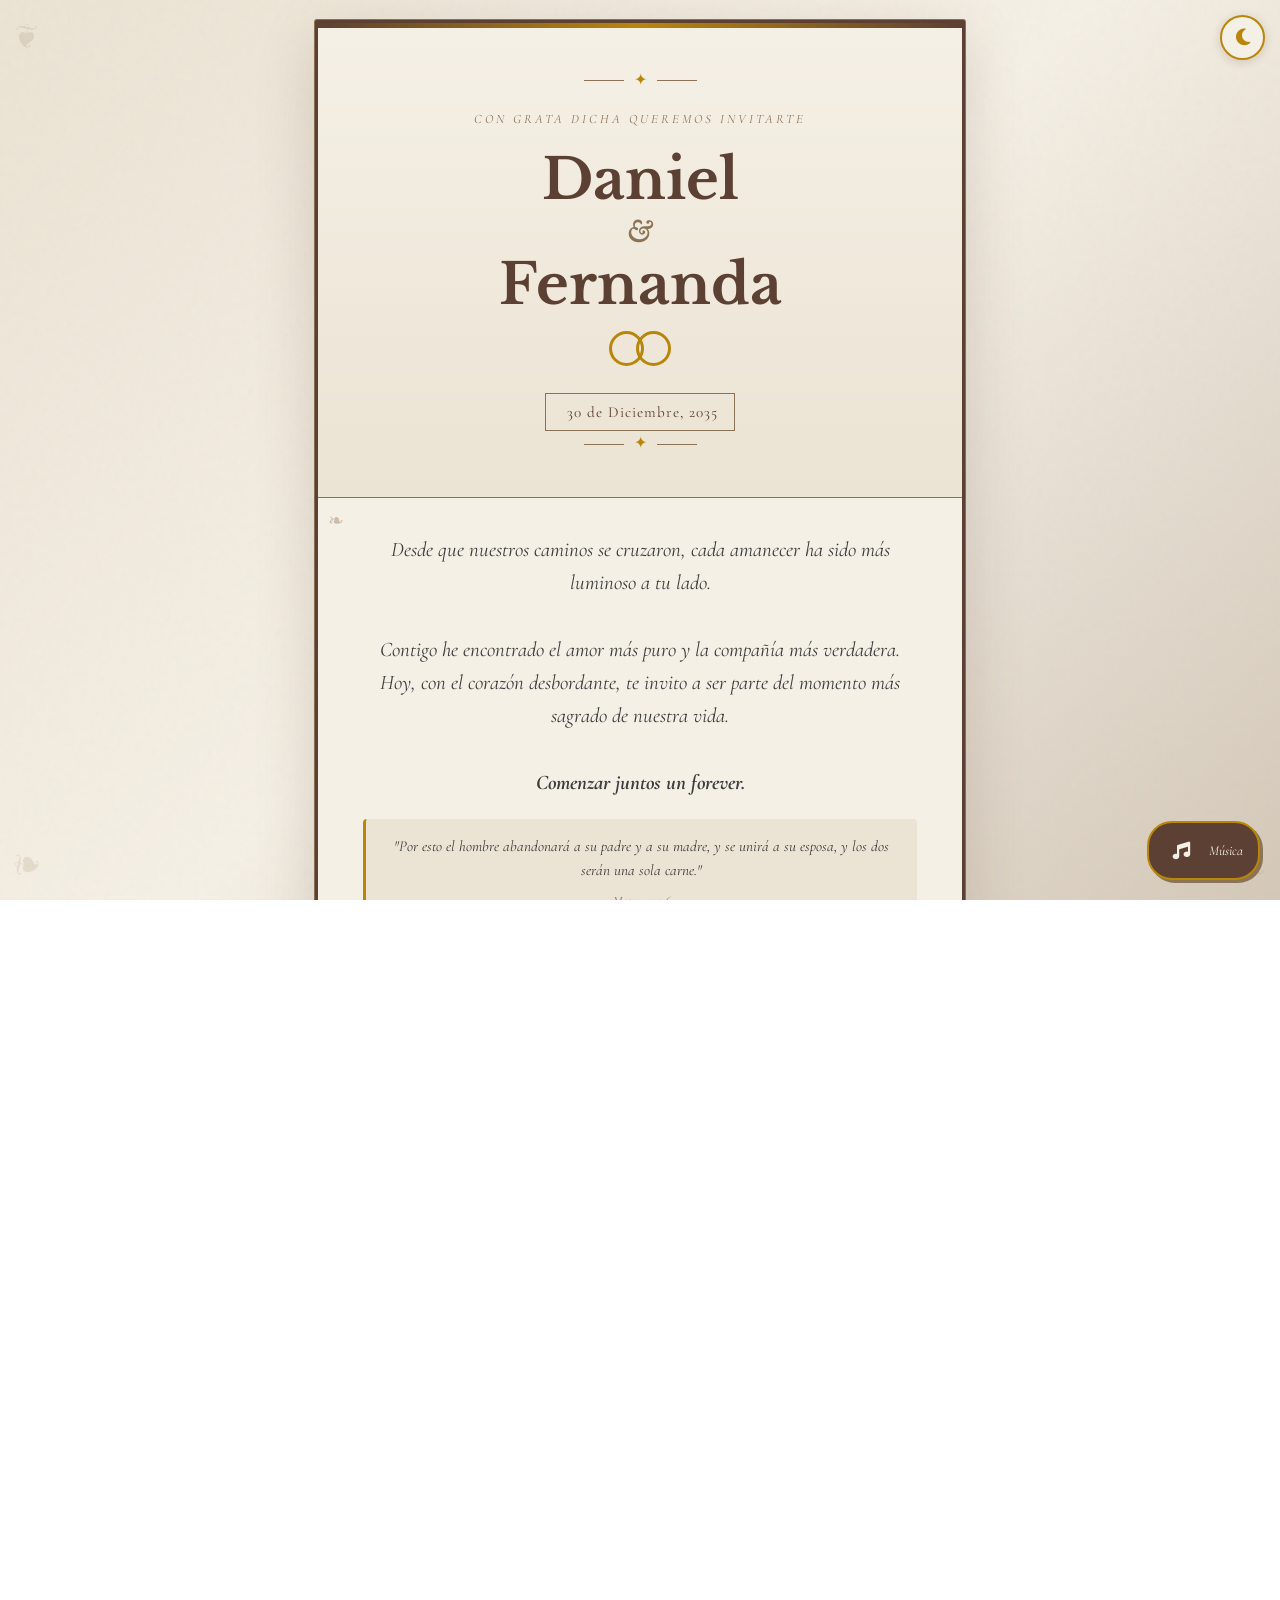
==== commit 13eb7fc4: "Agregar botones de descarga en galería de fotos" ====
--- a/index.html
+++ b/index.html
@@ -341,6 +341,9 @@
     <div class="photo-modal" id="photoModal" onclick="closePhotoModal()">
         <button class="close-photo-modal" onclick="event.stopPropagation(); closePhotoModal()">
             <i class="fas fa-times"></i>
+        </button>
+        <button class="download-photo-modal" onclick="event.stopPropagation(); downloadCurrentPhoto()">
+            <i class="fas fa-download"></i> Descargar
         </button>
         <img id="modalImage" src="" alt="Foto ampliada">
     </div>
@@ -614,22 +617,58 @@
             emptyMsg.style.display = 'none';
             grid.innerHTML = '';
             
-            photos.forEach(photo => {
+            photos.forEach((photo, index) => {
                 const item = document.createElement('div');
                 item.className = 'photo-item';
-                item.innerHTML = `<img src="${photo.image}" alt="Recuerdo" onerror="this.src='data:image/svg+xml,%3Csvg xmlns=%22http://www.w3.org/2000/svg%22 viewBox=%220 0 100 100%22%3E%3Crect fill=%22%23ebe3d3%22 width=%22100%22 height=%22100%22/%3E%3Ctext x=%2250%22 y=%2250%22 text-anchor=%22middle%22 dy=%22.3em%22 fill=%22%238b7355%22%3E📷%3C/text%3E%3C/svg%3E'">`;
+                item.innerHTML = `
+                    <img src="${photo.image}" alt="Recuerdo" onerror="this.src='data:image/svg+xml,%3Csvg xmlns=%22http://www.w3.org/2000/svg%22 viewBox=%220 0 100 100%22%3E%3Crect fill=%22%23ebe3d3%22 width=%22100%22 height=%22100%22/%3E%3Ctext x=%2250%22 y=%2250%22 text-anchor=%22middle%22 dy=%22.3em%22 fill=%22%238b7355%22%3E📷%3C/text%3E%3C/svg%3E'">
+                    <div class="photo-actions">
+                        <button class="photo-action-btn view" onclick="event.stopPropagation(); viewPhoto('${photo.image}')" title="Ver">
+                            <i class="fas fa-eye"></i>
+                        </button>
+                        <button class="photo-action-btn download" onclick="event.stopPropagation(); downloadPhoto('${photo.image}')" title="Descargar">
+                            <i class="fas fa-download"></i>
+                        </button>
+                    </div>
+                `;
                 item.onclick = () => viewPhoto(photo.image);
                 grid.appendChild(item);
             });
         }
 
         // View photo full screen
+        let currentPhotoSrc = '';
         function viewPhoto(imageSrc) {
             const modal = document.getElementById('photoModal');
             const img = document.getElementById('modalImage');
+            currentPhotoSrc = imageSrc;
             img.src = imageSrc;
             modal.classList.add('active');
             document.body.style.overflow = 'hidden';
+        }
+
+        // Download current photo
+        function downloadCurrentPhoto() {
+            if (!currentPhotoSrc) return;
+            
+            const link = document.createElement('a');
+            link.href = currentPhotoSrc;
+            link.download = 'foto-boda-' + Date.now() + '.jpg';
+            document.body.appendChild(link);
+            link.click();
+            document.body.removeChild(link);
+            showToast('Foto descargada', 'success');
+        }
+
+        // Download photo from grid
+        function downloadPhoto(imageSrc) {
+            const link = document.createElement('a');
+            link.href = imageSrc;
+            link.download = 'foto-boda-' + Date.now() + '.jpg';
+            document.body.appendChild(link);
+            link.click();
+            document.body.removeChild(link);
+            showToast('Foto descargada', 'success');
         }
 
         // Close photo modal
@@ -655,6 +694,8 @@
         window.handlePhotoUpload = handlePhotoUpload;
         window.viewPhoto = viewPhoto;
         window.closePhotoModal = closePhotoModal;
+        window.downloadPhoto = downloadPhoto;
+        window.downloadCurrentPhoto = downloadCurrentPhoto;
     </script>
 </body>
 </html>
--- a/components/main.css
+++ b/components/main.css
@@ -2,10 +2,10 @@
 /* This file imports all modular CSS files */
 
 /* 1. Variables and Theme */
-@import url('variables.css');
+@import url('../theme/variables.css');
 
 /* 2. Base Styles */
-@import url('base.css');
+@import url('../theme/base.css');
 
 /* 3. Components */
 @import url('components.css');
@@ -14,7 +14,7 @@
 @import url('layout.css');
 
 /* 5. Animations */
-@import url('animations.css');
+@import url('../theme/animations.css');
 
 /* 6. Responsive */
 @import url('responsive.css');
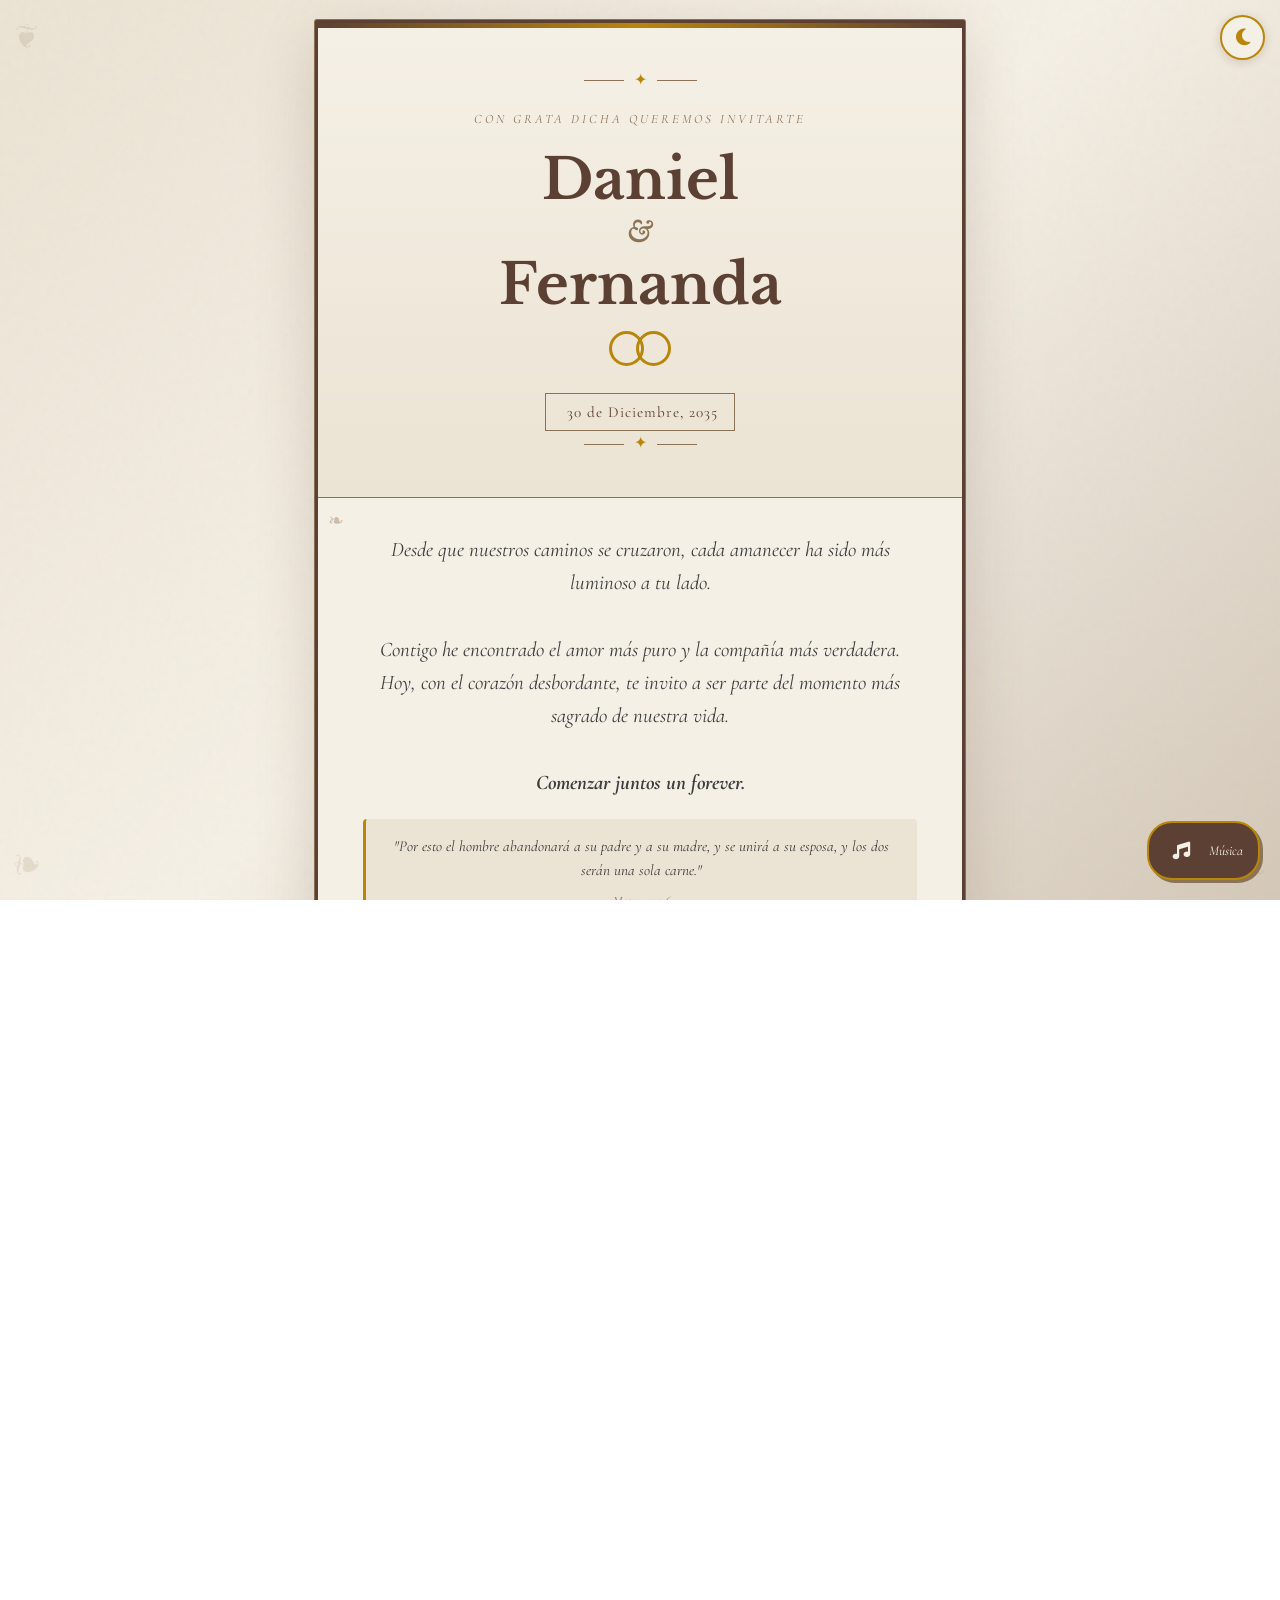
==== commit 0838be0e: "Corregir subida de fotos en móvil - usar label" ====
--- a/index.html
+++ b/index.html
@@ -177,12 +177,6 @@
                     <button class="btn-camera" onclick="document.getElementById('photoInput').click()" style="margin-top: 15px;">
                         <i class="fas fa-camera"></i> Subir Fotos
                     </button>
-                    <input type="file" id="photoInput" accept="image/*" multiple onchange="handlePhotoUpload(event)" style="display: none;">
-                    <div class="photos-grid" id="photosGrid" style="margin-top: 20px; display: grid; grid-template-columns: repeat(3, 1fr); gap: 10px;">
-                        <div class="photo-item empty"><i class="fas fa-images"></i></div>
-                        <div class="photo-item empty"><i class="fas fa-images"></i></div>
-                        <div class="photo-item empty"><i class="fas fa-images"></i></div>
-                    </div>
                 </div>
             </div>
         </div>
@@ -303,10 +297,10 @@
                 <h2 class="photos-title">
                     <i class="fas fa-camera-retro"></i> Comparte tus Recuerdos
                 </h2>
-                <button class="btn-camera" id="uploadBtn" onclick="document.getElementById('photoInput').click()">
+                <label for="photoInput" class="btn-camera" id="uploadBtn">
                     <i class="fas fa-camera"></i> Subir Fotos
-                </button>
-                <input type="file" id="photoInput" accept="image/*" multiple onchange="handlePhotoUpload(event)">
+                </label>
+                <input type="file" id="photoInput" accept="image/*" multiple capture="environment" onchange="handlePhotoUpload(event)">
             </div>
             
             <div class="photos-grid" id="photosGrid">
@@ -559,10 +553,16 @@
 
         // Handle photo upload - local storage only
         async function handlePhotoUpload(event) {
+            console.log('Upload triggered', event);
             if (isUploading) return;
             
             const files = event.target.files;
-            if (!files || files.length === 0) return;
+            console.log('Files:', files);
+            if (!files || files.length === 0) {
+                console.log('No files selected');
+                showToast('No se seleccionó ninguna foto', 'error');
+                return;
+            }
 
             isUploading = true;
             document.getElementById('uploadBtn').disabled = true;
@@ -579,10 +579,17 @@
                                     image: e.target.result,
                                     time: new Date().toLocaleDateString('es-CL')
                                 });
-                                localStorage.setItem('bodaPhotos', JSON.stringify(photos));
+                                try {
+                                    localStorage.setItem('bodaPhotos', JSON.stringify(photos));
+                                } catch (e) {
+                                    console.log('localStorage full, using session');
+                                }
                                 resolve();
                             };
-                            reader.onerror = reject;
+                            reader.onerror = (e) => {
+                                console.log('Reader error:', e);
+                                reject(e);
+                            }
                             reader.readAsDataURL(file);
                         });
                     }
